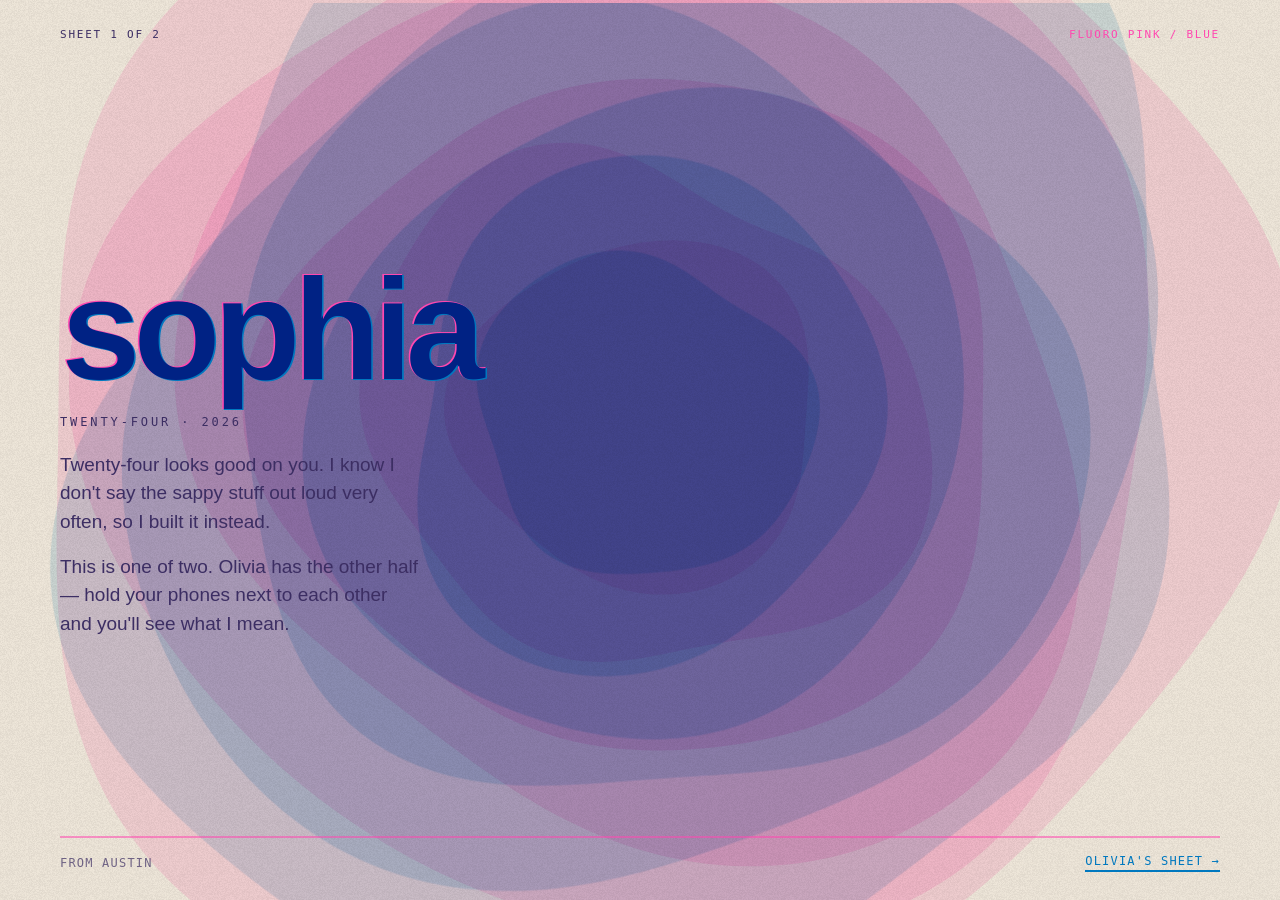
==== sophia/index.html @ df724d40 "Two riso-style birthday sheets for the twins" ====
<!DOCTYPE html>
<html lang="en">
<head>
<meta charset="utf-8">
<meta name="viewport" content="width=device-width,initial-scale=1,viewport-fit=cover">
<title>Sophia &mdash; 24</title>
<meta name="theme-color" content="#EFE7DA">
<style>
  :root{
    --paper:#EFE7DA;
    --ink-a:#FF48B0;   /* riso fluorescent pink */
    --ink-b:#0078BF;   /* riso medium blue */
    --lead:#FF48B0;
    --trail:#0078BF;
    --overprint:#3C2E63;
    --display:"Helvetica Neue",Helvetica,Arial,sans-serif;
    --mono:ui-monospace,SFMono-Regular,Menlo,Consolas,monospace;
  }
  *{box-sizing:border-box;margin:0;padding:0;}
  html,body{height:100%;}
  body{
    background:var(--paper);
    color:var(--overprint);
    font-family:var(--display);
    -webkit-font-smoothing:antialiased;
    overflow-x:hidden;
  }
  #plate{
    position:fixed;
    inset:0;
    width:100%;
    height:100%;
    display:block;
    z-index:0;
  }
  main{
    position:relative;
    z-index:1;
    min-height:100%;
    min-height:100svh;
    display:flex;
    flex-direction:column;
    justify-content:space-between;
    padding:calc(env(safe-area-inset-top) + 28px) 24px calc(env(safe-area-inset-bottom) + 28px);
  }

  .sheet{
    font-family:var(--mono);
    font-size:11px;
    letter-spacing:.16em;
    text-transform:uppercase;
    color:var(--overprint);
    opacity:.75;
    display:flex;
    justify-content:space-between;
    align-items:baseline;
  }
  .sheet b{font-weight:400;color:var(--lead);}

  .middle{
    padding:44px 0 12px;
  }

  .nameblock{
    position:relative;
    line-height:.82;
  }
  .nameblock span{
    display:block;
    font-size:clamp(3.75rem,21vw,9rem);
    font-weight:800;
    letter-spacing:-.055em;
    text-transform:lowercase;
    mix-blend-mode:multiply;
  }
  .layer-a{color:var(--lead);position:relative;}
  .layer-b{
    color:var(--trail);
    position:absolute;
    top:0;left:0;right:0;
    transform:translate(var(--regx,26px),var(--regy,14px));
  }
  .no-anim .layer-b{transform:translate(3px,2px);}

  .age{
    font-family:var(--mono);
    font-size:12px;
    letter-spacing:.24em;
    text-transform:uppercase;
    margin-top:26px;
    color:var(--overprint);
  }

  .note{
    max-width:34ch;
    margin-top:22px;
    font-size:1.0625rem;
    line-height:1.5;
    font-weight:500;
    color:var(--overprint);
  }
  .note p + p{margin-top:.85em;}

  .foot{
    display:flex;
    flex-direction:column;
    gap:16px;
  }
  .rule{height:2px;background:var(--lead);opacity:.55;mix-blend-mode:multiply;}
  .pair{
    display:flex;
    justify-content:space-between;
    align-items:center;
    gap:16px;
    font-family:var(--mono);
    font-size:12px;
    letter-spacing:.1em;
    text-transform:uppercase;
  }
  .pair a{
    color:var(--trail);
    text-decoration:none;
    border-bottom:2px solid currentColor;
    padding-bottom:2px;
  }
  .pair a:focus-visible{outline:3px solid var(--overprint);outline-offset:4px;}
  .from{opacity:.7;}

  .reveal{opacity:0;transform:translateY(10px);}
  .in{opacity:1;transform:none;transition:opacity .7s ease,transform .7s cubic-bezier(.2,.7,.3,1);}

  @media (prefers-reduced-motion:reduce){
    .reveal{opacity:1;transform:none;transition:none;}
  }
  @media (min-width:700px){
    main{padding-left:60px;padding-right:60px;}
    .note{font-size:1.1875rem;}
  }
</style>
</head>
<body>
<canvas id="plate" aria-hidden="true"></canvas>

<main>
  <div class="sheet reveal">
    <span>Sheet 1 of 2</span>
    <b>Fluoro pink / blue</b>
  </div>

  <div class="middle">
    <div class="nameblock reveal" aria-label="Sophia">
      <span class="layer-b" aria-hidden="true">sophia</span>
      <span class="layer-a">sophia</span>
    </div>
    <div class="age reveal">Twenty-four &middot; 2026</div>
    <div class="note reveal">
      <p>Twenty-four looks good on you. I know I don't say the sappy stuff out loud very often, so I built it instead.</p>
      <p>This is one of two. Olivia has the other half &mdash; hold your phones next to each other and you'll see what I mean.</p>
    </div>
  </div>

  <div class="foot reveal">
    <div class="rule"></div>
    <div class="pair">
      <span class="from">From Austin</span>
      <a href="../olivia/">Olivia's sheet &rarr;</a>
    </div>
  </div>
</main>

<script>
(function(){
  var reduce = window.matchMedia && window.matchMedia("(prefers-reduced-motion: reduce)").matches;
  var MIRROR = false;
  var INK_LEAD = "#FF48B0", INK_TRAIL = "#0078BF";

  /* deterministic seed shared by both sheets, so the two plates mirror each other */
  function rng(seed){
    var h = 2166136261;
    for (var i=0;i<seed.length;i++){ h ^= seed.charCodeAt(i); h = Math.imul(h,16777619); }
    return function(){
      h += 0x6D2B79F5; var t = h;
      t = Math.imul(t ^ (t>>>15), t|1);
      t ^= t + Math.imul(t ^ (t>>>7), t|61);
      return ((t ^ (t>>>14))>>>0)/4294967296;
    };
  }

  var canvas = document.getElementById("plate");
  var ctx = canvas.getContext("2d");
  var W=0,H=0,DPR=1;
  var plateA=document.createElement("canvas"), plateB=document.createElement("canvas");

  function blob(c, color, seed, scale){
    var r = rng(seed);
    var g = c.getContext("2d");
    g.clearRect(0,0,c.width,c.height);
    g.save();
    g.scale(DPR,DPR);
    g.translate(W*0.5, H*0.46);
    g.fillStyle = color;
    var rings = 6;
    for (var k=0;k<rings;k++){
      var base = Math.min(W,H) * scale * (0.20 + k*0.098);
      var a1=r()*2-1, a2=r()*2-1, a3=r()*2-1;
      var p1=r()*6.28, p2=r()*6.28, p3=r()*6.28;
      var spin = r()*6.28;
      g.globalAlpha = 0.13 + (rings-k)*0.018;
      g.beginPath();
      for (var t=0;t<=360;t++){
        var th = t*Math.PI/180;
        var rad = base * (1
          + 0.13*a1*Math.sin(2*th+p1)
          + 0.09*a2*Math.sin(3*th+p2)
          + 0.05*a3*Math.sin(5*th+p3));
        var x = Math.cos(th+spin)*rad;
        var y = Math.sin(th+spin)*rad*0.94;
        if(t===0) g.moveTo(x,y); else g.lineTo(x,y);
      }
      g.closePath();
      g.fill();
    }
    g.restore();
  }

  var grain=null;
  function makeGrain(){
    var gc=document.createElement("canvas");
    gc.width=gc.height=140;
    var g=gc.getContext("2d");
    var img=g.createImageData(140,140), d=img.data;
    for(var i=0;i<d.length;i+=4){
      var v=Math.random()*255;
      d[i]=d[i+1]=d[i+2]=v; d[i+3]=16;
    }
    g.putImageData(img,0,0);
    grain=ctx.createPattern(gc,"repeat");
  }

  function size(){
    DPR = Math.min(window.devicePixelRatio||1, 2);
    W = window.innerWidth; H = window.innerHeight;
    [canvas,plateA,plateB].forEach(function(c){
      c.width = Math.round(W*DPR); c.height = Math.round(H*DPR);
      c.style.width = W+"px"; c.style.height = H+"px";
    });
    /* identical seed on both sheets => mirrored artwork, swapped inks */
    blob(plateA, INK_LEAD,  "sophia+olivia/plate-a", 1.02);
    blob(plateB, INK_TRAIL, "sophia+olivia/plate-b", 0.94);
    makeGrain();
  }

  var start = null;
  function frame(ts){
    if(start===null) start = ts;
    var e = (ts-start)/1000;
    /* plates land in register, then drift the way a riso press does */
    var settle = reduce ? 1 : Math.min(1, e/2.4);
    var ease = 1-Math.pow(1-settle,3);
    var offx = (1-ease)*46 + Math.sin(e*0.42)*2.4;
    var offy = (1-ease)*26 + Math.cos(e*0.33)*2.0;

    ctx.setTransform(1,0,0,1,0,0);
    ctx.globalCompositeOperation="source-over";
    ctx.globalAlpha=1;
    ctx.fillStyle="#EFE7DA";
    ctx.fillRect(0,0,canvas.width,canvas.height);

    ctx.save();
    if(MIRROR){ ctx.translate(canvas.width,0); ctx.scale(-1,1); }
    ctx.globalCompositeOperation="multiply";
    ctx.drawImage(plateA,0,0);
    ctx.drawImage(plateB, offx*DPR, offy*DPR);
    ctx.restore();

    if(grain){
      ctx.globalCompositeOperation="multiply";
      ctx.fillStyle=grain;
      ctx.fillRect(0,0,canvas.width,canvas.height);
    }

    document.documentElement.style.setProperty("--regx", (offx*0.55).toFixed(2)+"px");
    document.documentElement.style.setProperty("--regy", (offy*0.55).toFixed(2)+"px");

    if(!reduce || e < 0.1) requestAnimationFrame(frame);
  }

  size();
  window.addEventListener("resize", function(){ size(); });
  if(reduce){ document.body.classList.add("no-anim"); }
  requestAnimationFrame(frame);

  /* content registers in after the plates */
  var items = document.querySelectorAll(".reveal");
  items.forEach(function(el,i){
    setTimeout(function(){ el.classList.add("in"); }, reduce ? 0 : 420 + i*260);
  });
})();
</script>
</body>
</html>
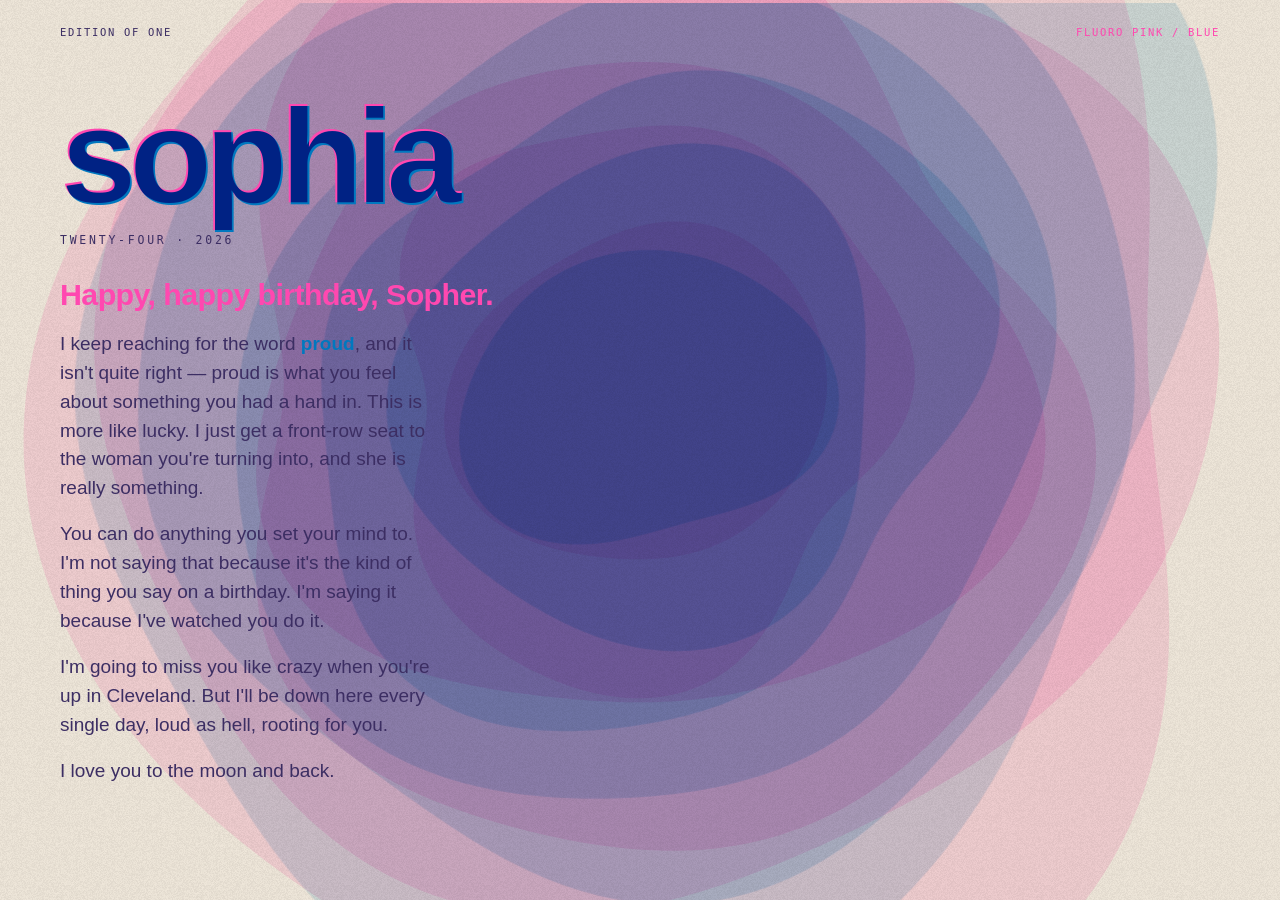
==== commit 84a0df1c: "Real messages, tilt + press-to-register animation, drop cross-links" ====
--- a/sophia/index.html
+++ b/sophia/index.html
@@ -5,145 +5,15 @@
 <meta name="viewport" content="width=device-width,initial-scale=1,viewport-fit=cover">
 <title>Sophia &mdash; 24</title>
 <meta name="theme-color" content="#EFE7DA">
-<style>
-  :root{
-    --paper:#EFE7DA;
-    --ink-a:#FF48B0;   /* riso fluorescent pink */
-    --ink-b:#0078BF;   /* riso medium blue */
-    --lead:#FF48B0;
-    --trail:#0078BF;
-    --overprint:#3C2E63;
-    --display:"Helvetica Neue",Helvetica,Arial,sans-serif;
-    --mono:ui-monospace,SFMono-Regular,Menlo,Consolas,monospace;
-  }
-  *{box-sizing:border-box;margin:0;padding:0;}
-  html,body{height:100%;}
-  body{
-    background:var(--paper);
-    color:var(--overprint);
-    font-family:var(--display);
-    -webkit-font-smoothing:antialiased;
-    overflow-x:hidden;
-  }
-  #plate{
-    position:fixed;
-    inset:0;
-    width:100%;
-    height:100%;
-    display:block;
-    z-index:0;
-  }
-  main{
-    position:relative;
-    z-index:1;
-    min-height:100%;
-    min-height:100svh;
-    display:flex;
-    flex-direction:column;
-    justify-content:space-between;
-    padding:calc(env(safe-area-inset-top) + 28px) 24px calc(env(safe-area-inset-bottom) + 28px);
-  }
-
-  .sheet{
-    font-family:var(--mono);
-    font-size:11px;
-    letter-spacing:.16em;
-    text-transform:uppercase;
-    color:var(--overprint);
-    opacity:.75;
-    display:flex;
-    justify-content:space-between;
-    align-items:baseline;
-  }
-  .sheet b{font-weight:400;color:var(--lead);}
-
-  .middle{
-    padding:44px 0 12px;
-  }
-
-  .nameblock{
-    position:relative;
-    line-height:.82;
-  }
-  .nameblock span{
-    display:block;
-    font-size:clamp(3.75rem,21vw,9rem);
-    font-weight:800;
-    letter-spacing:-.055em;
-    text-transform:lowercase;
-    mix-blend-mode:multiply;
-  }
-  .layer-a{color:var(--lead);position:relative;}
-  .layer-b{
-    color:var(--trail);
-    position:absolute;
-    top:0;left:0;right:0;
-    transform:translate(var(--regx,26px),var(--regy,14px));
-  }
-  .no-anim .layer-b{transform:translate(3px,2px);}
-
-  .age{
-    font-family:var(--mono);
-    font-size:12px;
-    letter-spacing:.24em;
-    text-transform:uppercase;
-    margin-top:26px;
-    color:var(--overprint);
-  }
-
-  .note{
-    max-width:34ch;
-    margin-top:22px;
-    font-size:1.0625rem;
-    line-height:1.5;
-    font-weight:500;
-    color:var(--overprint);
-  }
-  .note p + p{margin-top:.85em;}
-
-  .foot{
-    display:flex;
-    flex-direction:column;
-    gap:16px;
-  }
-  .rule{height:2px;background:var(--lead);opacity:.55;mix-blend-mode:multiply;}
-  .pair{
-    display:flex;
-    justify-content:space-between;
-    align-items:center;
-    gap:16px;
-    font-family:var(--mono);
-    font-size:12px;
-    letter-spacing:.1em;
-    text-transform:uppercase;
-  }
-  .pair a{
-    color:var(--trail);
-    text-decoration:none;
-    border-bottom:2px solid currentColor;
-    padding-bottom:2px;
-  }
-  .pair a:focus-visible{outline:3px solid var(--overprint);outline-offset:4px;}
-  .from{opacity:.7;}
-
-  .reveal{opacity:0;transform:translateY(10px);}
-  .in{opacity:1;transform:none;transition:opacity .7s ease,transform .7s cubic-bezier(.2,.7,.3,1);}
-
-  @media (prefers-reduced-motion:reduce){
-    .reveal{opacity:1;transform:none;transition:none;}
-  }
-  @media (min-width:700px){
-    main{padding-left:60px;padding-right:60px;}
-    .note{font-size:1.1875rem;}
-  }
-</style>
+<link rel="stylesheet" href="../assets/sheet.css">
+<style>:root{--lead:#FF48B0;--trail:#0078BF;}</style>
 </head>
 <body>
 <canvas id="plate" aria-hidden="true"></canvas>
 
 <main>
-  <div class="sheet reveal">
-    <span>Sheet 1 of 2</span>
+  <div class="imprint reveal">
+    <span>Edition of one</span>
     <b>Fluoro pink / blue</b>
   </div>
 
@@ -153,9 +23,14 @@
       <span class="layer-a">sophia</span>
     </div>
     <div class="age reveal">Twenty-four &middot; 2026</div>
+
+    <p class="hello reveal">Happy, happy birthday, Sopher.</p>
+
     <div class="note reveal">
-      <p>Twenty-four looks good on you. I know I don't say the sappy stuff out loud very often, so I built it instead.</p>
-      <p>This is one of two. Olivia has the other half &mdash; hold your phones next to each other and you'll see what I mean.</p>
+      <p>I keep reaching for the word <em>proud</em>, and it isn't quite right &mdash; proud is what you feel about something you had a hand in. This is more like lucky. I just get a front-row seat to the woman you're turning into, and she is really something.</p>
+      <p>You can do anything you set your mind to. I'm not saying that because it's the kind of thing you say on a birthday. I'm saying it because I've watched you do it.</p>
+      <p>I'm going to miss you like crazy when you're up in Cleveland. But I'll be down here every single day, loud as hell, rooting for you.</p>
+      <p>I love you to the moon and back.</p>
     </div>
   </div>
 
@@ -163,139 +38,12 @@
     <div class="rule"></div>
     <div class="pair">
       <span class="from">From Austin</span>
-      <a href="../olivia/">Olivia's sheet &rarr;</a>
+      <span class="hint"><i class="dot"></i><span>Press and hold</span></span>
     </div>
   </div>
 </main>
 
-<script>
-(function(){
-  var reduce = window.matchMedia && window.matchMedia("(prefers-reduced-motion: reduce)").matches;
-  var MIRROR = false;
-  var INK_LEAD = "#FF48B0", INK_TRAIL = "#0078BF";
-
-  /* deterministic seed shared by both sheets, so the two plates mirror each other */
-  function rng(seed){
-    var h = 2166136261;
-    for (var i=0;i<seed.length;i++){ h ^= seed.charCodeAt(i); h = Math.imul(h,16777619); }
-    return function(){
-      h += 0x6D2B79F5; var t = h;
-      t = Math.imul(t ^ (t>>>15), t|1);
-      t ^= t + Math.imul(t ^ (t>>>7), t|61);
-      return ((t ^ (t>>>14))>>>0)/4294967296;
-    };
-  }
-
-  var canvas = document.getElementById("plate");
-  var ctx = canvas.getContext("2d");
-  var W=0,H=0,DPR=1;
-  var plateA=document.createElement("canvas"), plateB=document.createElement("canvas");
-
-  function blob(c, color, seed, scale){
-    var r = rng(seed);
-    var g = c.getContext("2d");
-    g.clearRect(0,0,c.width,c.height);
-    g.save();
-    g.scale(DPR,DPR);
-    g.translate(W*0.5, H*0.46);
-    g.fillStyle = color;
-    var rings = 6;
-    for (var k=0;k<rings;k++){
-      var base = Math.min(W,H) * scale * (0.20 + k*0.098);
-      var a1=r()*2-1, a2=r()*2-1, a3=r()*2-1;
-      var p1=r()*6.28, p2=r()*6.28, p3=r()*6.28;
-      var spin = r()*6.28;
-      g.globalAlpha = 0.13 + (rings-k)*0.018;
-      g.beginPath();
-      for (var t=0;t<=360;t++){
-        var th = t*Math.PI/180;
-        var rad = base * (1
-          + 0.13*a1*Math.sin(2*th+p1)
-          + 0.09*a2*Math.sin(3*th+p2)
-          + 0.05*a3*Math.sin(5*th+p3));
-        var x = Math.cos(th+spin)*rad;
-        var y = Math.sin(th+spin)*rad*0.94;
-        if(t===0) g.moveTo(x,y); else g.lineTo(x,y);
-      }
-      g.closePath();
-      g.fill();
-    }
-    g.restore();
-  }
-
-  var grain=null;
-  function makeGrain(){
-    var gc=document.createElement("canvas");
-    gc.width=gc.height=140;
-    var g=gc.getContext("2d");
-    var img=g.createImageData(140,140), d=img.data;
-    for(var i=0;i<d.length;i+=4){
-      var v=Math.random()*255;
-      d[i]=d[i+1]=d[i+2]=v; d[i+3]=16;
-    }
-    g.putImageData(img,0,0);
-    grain=ctx.createPattern(gc,"repeat");
-  }
-
-  function size(){
-    DPR = Math.min(window.devicePixelRatio||1, 2);
-    W = window.innerWidth; H = window.innerHeight;
-    [canvas,plateA,plateB].forEach(function(c){
-      c.width = Math.round(W*DPR); c.height = Math.round(H*DPR);
-      c.style.width = W+"px"; c.style.height = H+"px";
-    });
-    /* identical seed on both sheets => mirrored artwork, swapped inks */
-    blob(plateA, INK_LEAD,  "sophia+olivia/plate-a", 1.02);
-    blob(plateB, INK_TRAIL, "sophia+olivia/plate-b", 0.94);
-    makeGrain();
-  }
-
-  var start = null;
-  function frame(ts){
-    if(start===null) start = ts;
-    var e = (ts-start)/1000;
-    /* plates land in register, then drift the way a riso press does */
-    var settle = reduce ? 1 : Math.min(1, e/2.4);
-    var ease = 1-Math.pow(1-settle,3);
-    var offx = (1-ease)*46 + Math.sin(e*0.42)*2.4;
-    var offy = (1-ease)*26 + Math.cos(e*0.33)*2.0;
-
-    ctx.setTransform(1,0,0,1,0,0);
-    ctx.globalCompositeOperation="source-over";
-    ctx.globalAlpha=1;
-    ctx.fillStyle="#EFE7DA";
-    ctx.fillRect(0,0,canvas.width,canvas.height);
-
-    ctx.save();
-    if(MIRROR){ ctx.translate(canvas.width,0); ctx.scale(-1,1); }
-    ctx.globalCompositeOperation="multiply";
-    ctx.drawImage(plateA,0,0);
-    ctx.drawImage(plateB, offx*DPR, offy*DPR);
-    ctx.restore();
-
-    if(grain){
-      ctx.globalCompositeOperation="multiply";
-      ctx.fillStyle=grain;
-      ctx.fillRect(0,0,canvas.width,canvas.height);
-    }
-
-    document.documentElement.style.setProperty("--regx", (offx*0.55).toFixed(2)+"px");
-    document.documentElement.style.setProperty("--regy", (offy*0.55).toFixed(2)+"px");
-
-    if(!reduce || e < 0.1) requestAnimationFrame(frame);
-  }
-
-  size();
-  window.addEventListener("resize", function(){ size(); });
-  if(reduce){ document.body.classList.add("no-anim"); }
-  requestAnimationFrame(frame);
-
-  /* content registers in after the plates */
-  var items = document.querySelectorAll(".reveal");
-  items.forEach(function(el,i){
-    setTimeout(function(){ el.classList.add("in"); }, reduce ? 0 : 420 + i*260);
-  });
-})();
-</script>
+<script>window.SHEET={lead:"#FF48B0",trail:"#0078BF",mirror:false};</script>
+<script src="../assets/sheet.js"></script>
 </body>
 </html>
--- a/assets/sheet.css
+++ b/assets/sheet.css
@@ -0,0 +1,153 @@
+:root{
+  --paper:#EFE7DA;
+  --overprint:#3C2E63;
+  --display:"Helvetica Neue",Helvetica,Arial,sans-serif;
+  --mono:ui-monospace,SFMono-Regular,Menlo,Consolas,monospace;
+  --regx:0px;
+  --regy:0px;
+}
+*{box-sizing:border-box;margin:0;padding:0;}
+html{height:100%;}
+body{
+  min-height:100%;
+  background:var(--paper);
+  color:var(--overprint);
+  font-family:var(--display);
+  -webkit-font-smoothing:antialiased;
+  overflow-x:hidden;
+  -webkit-tap-highlight-color:transparent;
+  -webkit-user-select:none;
+  user-select:none;
+  touch-action:manipulation;
+}
+
+#plate{
+  position:fixed;
+  inset:0;
+  width:100%;
+  height:100%;
+  display:block;
+  z-index:0;
+  pointer-events:none;
+}
+
+main{
+  position:relative;
+  z-index:1;
+  min-height:100svh;
+  display:flex;
+  flex-direction:column;
+  justify-content:space-between;
+  gap:36px;
+  padding:calc(env(safe-area-inset-top) + 26px) 24px calc(env(safe-area-inset-bottom) + 24px);
+}
+
+.imprint{
+  font-family:var(--mono);
+  font-size:10.5px;
+  letter-spacing:.16em;
+  text-transform:uppercase;
+  opacity:.7;
+  display:flex;
+  justify-content:space-between;
+  align-items:baseline;
+  gap:16px;
+}
+.imprint b{font-weight:400;color:var(--lead);}
+
+.nameblock{
+  position:relative;
+  line-height:.82;
+}
+.nameblock span{
+  display:block;
+  font-size:clamp(3.25rem,19vw,8.5rem);
+  font-weight:800;
+  letter-spacing:-.055em;
+  text-transform:lowercase;
+  mix-blend-mode:multiply;
+}
+.layer-a{color:var(--lead);position:relative;}
+.layer-b{
+  color:var(--trail);
+  position:absolute;
+  top:0;left:0;right:0;
+  transform:translate(var(--regx),var(--regy));
+}
+
+.age{
+  font-family:var(--mono);
+  font-size:11.5px;
+  letter-spacing:.24em;
+  text-transform:uppercase;
+  margin-top:22px;
+  opacity:.8;
+}
+
+.hello{
+  margin-top:30px;
+  font-size:clamp(1.35rem,6.2vw,1.9rem);
+  font-weight:700;
+  letter-spacing:-.02em;
+  line-height:1.15;
+  color:var(--lead);
+  mix-blend-mode:multiply;
+}
+
+.note{
+  max-width:36ch;
+  margin-top:18px;
+  font-size:1.0625rem;
+  line-height:1.52;
+  font-weight:500;
+}
+.note p + p{margin-top:.9em;}
+.note em{font-style:normal;font-weight:700;color:var(--trail);}
+
+.foot{display:flex;flex-direction:column;gap:14px;}
+.rule{height:2px;background:var(--lead);opacity:.55;mix-blend-mode:multiply;}
+.pair{
+  display:flex;
+  justify-content:space-between;
+  align-items:center;
+  gap:16px;
+  font-family:var(--mono);
+  font-size:11px;
+  letter-spacing:.1em;
+  text-transform:uppercase;
+}
+.from{opacity:.7;}
+
+/* press-and-hold affordance */
+.hint{
+  display:flex;
+  align-items:center;
+  gap:8px;
+  color:var(--trail);
+  transition:opacity .4s ease;
+}
+.hint .dot{
+  width:7px;height:7px;border-radius:50%;
+  background:currentColor;
+  animation:pulse 2.1s ease-in-out infinite;
+}
+.hint .dot.lit{animation:none;}
+@keyframes pulse{
+  0%,100%{opacity:.25;transform:scale(.8);}
+  50%{opacity:1;transform:scale(1.15);}
+}
+
+.reveal{opacity:0;transform:translateY(12px);}
+.in{
+  opacity:1;transform:none;
+  transition:opacity .8s ease,transform .8s cubic-bezier(.2,.7,.3,1);
+}
+
+@media (prefers-reduced-motion:reduce){
+  .reveal{opacity:1;transform:none;transition:none;}
+  .hint .dot{animation:none;opacity:.7;}
+}
+@media (min-width:700px){
+  main{padding-left:60px;padding-right:60px;}
+  .note{font-size:1.1875rem;}
+}
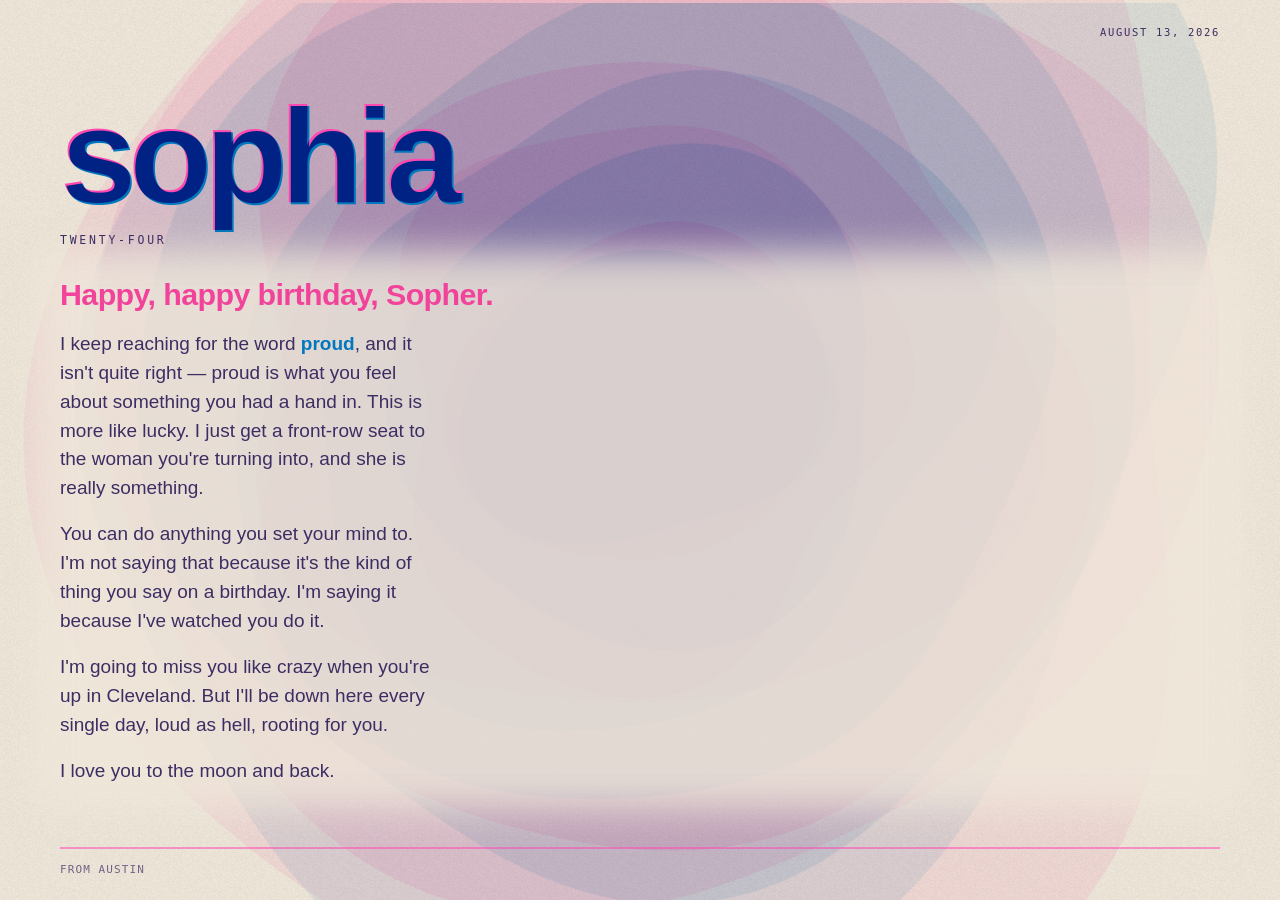
==== commit fea25028: "Date at top right, drop hint and ink labels, lift copy off the artwork" ====
--- a/sophia/index.html
+++ b/sophia/index.html
@@ -13,8 +13,7 @@
 
 <main>
   <div class="imprint reveal">
-    <span>Edition of one</span>
-    <b>Fluoro pink / blue</b>
+    <span>August 13, 2026</span>
   </div>
 
   <div class="middle">
@@ -22,8 +21,9 @@
       <span class="layer-b" aria-hidden="true">sophia</span>
       <span class="layer-a">sophia</span>
     </div>
-    <div class="age reveal">Twenty-four &middot; 2026</div>
+    <div class="age reveal">Twenty-four</div>
 
+    <div class="copy">
     <p class="hello reveal">Happy, happy birthday, Sopher.</p>
 
     <div class="note reveal">
@@ -32,13 +32,13 @@
       <p>I'm going to miss you like crazy when you're up in Cleveland. But I'll be down here every single day, loud as hell, rooting for you.</p>
       <p>I love you to the moon and back.</p>
     </div>
+    </div>
   </div>
 
   <div class="foot reveal">
     <div class="rule"></div>
     <div class="pair">
       <span class="from">From Austin</span>
-      <span class="hint"><i class="dot"></i><span>Press and hold</span></span>
     </div>
   </div>
 </main>
--- a/assets/sheet.css
+++ b/assets/sheet.css
@@ -49,11 +49,9 @@
   text-transform:uppercase;
   opacity:.7;
   display:flex;
-  justify-content:space-between;
+  justify-content:flex-end;
   align-items:baseline;
-  gap:16px;
 }
-.imprint b{font-weight:400;color:var(--lead);}
 
 .nameblock{
   position:relative;
@@ -82,6 +80,19 @@
   text-transform:uppercase;
   margin-top:22px;
   opacity:.8;
+}
+
+/* the copy sits in an unprinted area of the sheet so the ink
+   never fights the words; feathered edges keep it off-grid */
+.copy{position:relative;}
+.copy::before{
+  content:"";
+  position:absolute;
+  inset:-26px -24px -22px -24px;
+  background:var(--paper);
+  opacity:.82;
+  filter:blur(18px);
+  z-index:-1;
 }
 
 .hello{
@@ -118,25 +129,6 @@
 }
 .from{opacity:.7;}
 
-/* press-and-hold affordance */
-.hint{
-  display:flex;
-  align-items:center;
-  gap:8px;
-  color:var(--trail);
-  transition:opacity .4s ease;
-}
-.hint .dot{
-  width:7px;height:7px;border-radius:50%;
-  background:currentColor;
-  animation:pulse 2.1s ease-in-out infinite;
-}
-.hint .dot.lit{animation:none;}
-@keyframes pulse{
-  0%,100%{opacity:.25;transform:scale(.8);}
-  50%{opacity:1;transform:scale(1.15);}
-}
-
 .reveal{opacity:0;transform:translateY(12px);}
 .in{
   opacity:1;transform:none;
@@ -145,7 +137,6 @@
 
 @media (prefers-reduced-motion:reduce){
   .reveal{opacity:1;transform:none;transition:none;}
-  .hint .dot{animation:none;opacity:.7;}
 }
 @media (min-width:700px){
   main{padding-left:60px;padding-right:60px;}
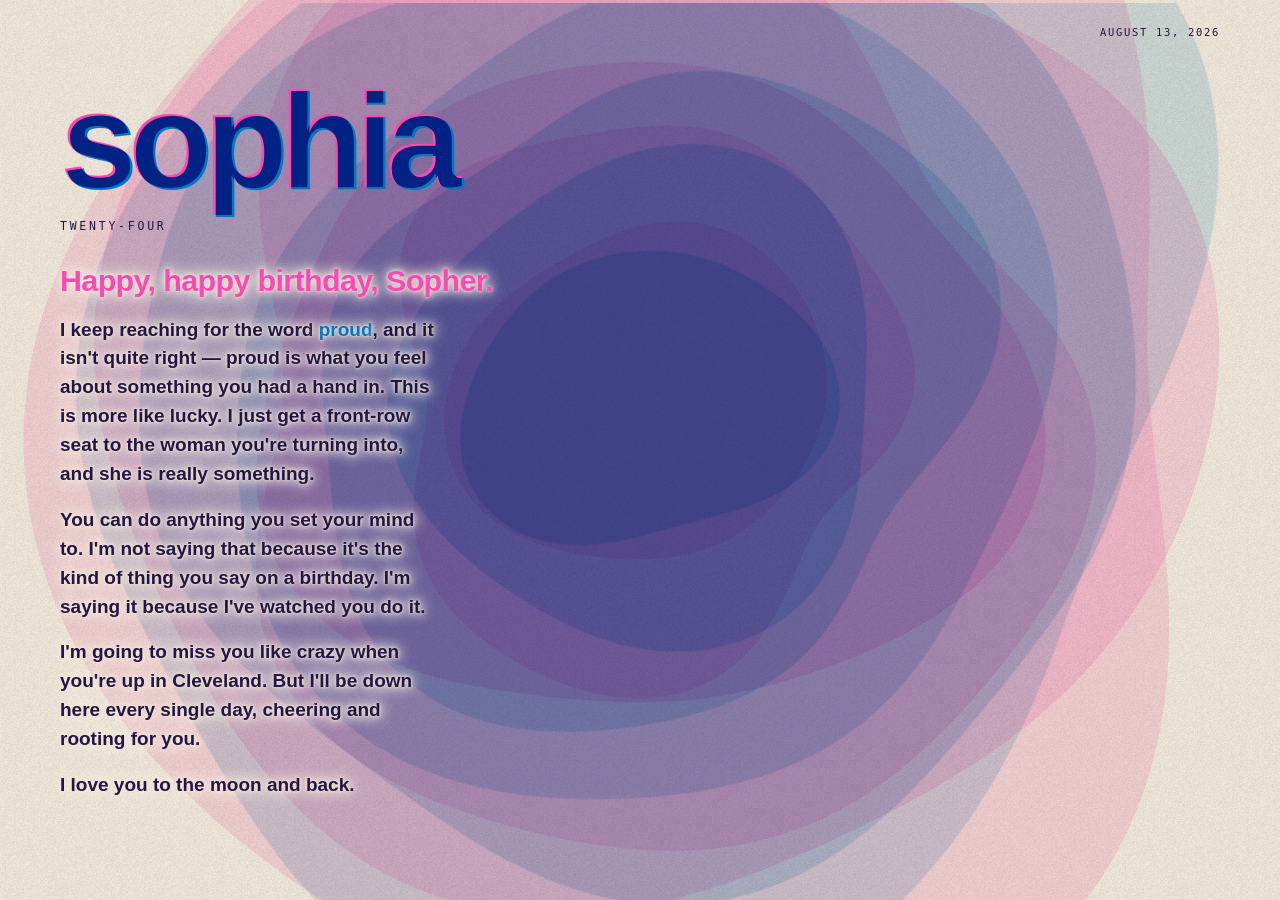
==== commit b356f7a5: "Soften closing line on Sophia's sheet" ====
--- a/sophia/index.html
+++ b/sophia/index.html
@@ -29,7 +29,7 @@
     <div class="note reveal">
       <p>I keep reaching for the word <em>proud</em>, and it isn't quite right &mdash; proud is what you feel about something you had a hand in. This is more like lucky. I just get a front-row seat to the woman you're turning into, and she is really something.</p>
       <p>You can do anything you set your mind to. I'm not saying that because it's the kind of thing you say on a birthday. I'm saying it because I've watched you do it.</p>
-      <p>I'm going to miss you like crazy when you're up in Cleveland. But I'll be down here every single day, loud as hell, rooting for you.</p>
+      <p>I'm going to miss you like crazy when you're up in Cleveland. But I'll be down here every single day, cheering and rooting for you.</p>
       <p>I love you to the moon and back.</p>
     </div>
     </div>
--- a/assets/sheet.css
+++ b/assets/sheet.css
@@ -1,6 +1,6 @@
 :root{
   --paper:#EFE7DA;
-  --overprint:#3C2E63;
+  --overprint:#241542;
   --display:"Helvetica Neue",Helvetica,Arial,sans-serif;
   --mono:ui-monospace,SFMono-Regular,Menlo,Consolas,monospace;
   --regx:0px;
@@ -82,17 +82,17 @@
   opacity:.8;
 }
 
-/* the copy sits in an unprinted area of the sheet so the ink
-   never fights the words; feathered edges keep it off-grid */
+/* Artwork stays at full strength. The copy earns its contrast from a
+   tight paper-coloured halo hugging each letterform, so the ink still
+   reads between and around the words instead of being masked out. */
 .copy{position:relative;}
-.copy::before{
-  content:"";
-  position:absolute;
-  inset:-26px -24px -22px -24px;
-  background:var(--paper);
-  opacity:.82;
-  filter:blur(18px);
-  z-index:-1;
+.copy .hello,
+.copy .note{
+  text-shadow:
+    0 0 3px var(--paper),
+    0 0 7px var(--paper),
+    0 0 15px var(--paper),
+    0 0 15px var(--paper);
 }
 
 .hello{
@@ -102,7 +102,6 @@
   letter-spacing:-.02em;
   line-height:1.15;
   color:var(--lead);
-  mix-blend-mode:multiply;
 }
 
 .note{
@@ -110,7 +109,7 @@
   margin-top:18px;
   font-size:1.0625rem;
   line-height:1.52;
-  font-weight:500;
+  font-weight:600;
 }
 .note p + p{margin-top:.9em;}
 .note em{font-style:normal;font-weight:700;color:var(--trail);}
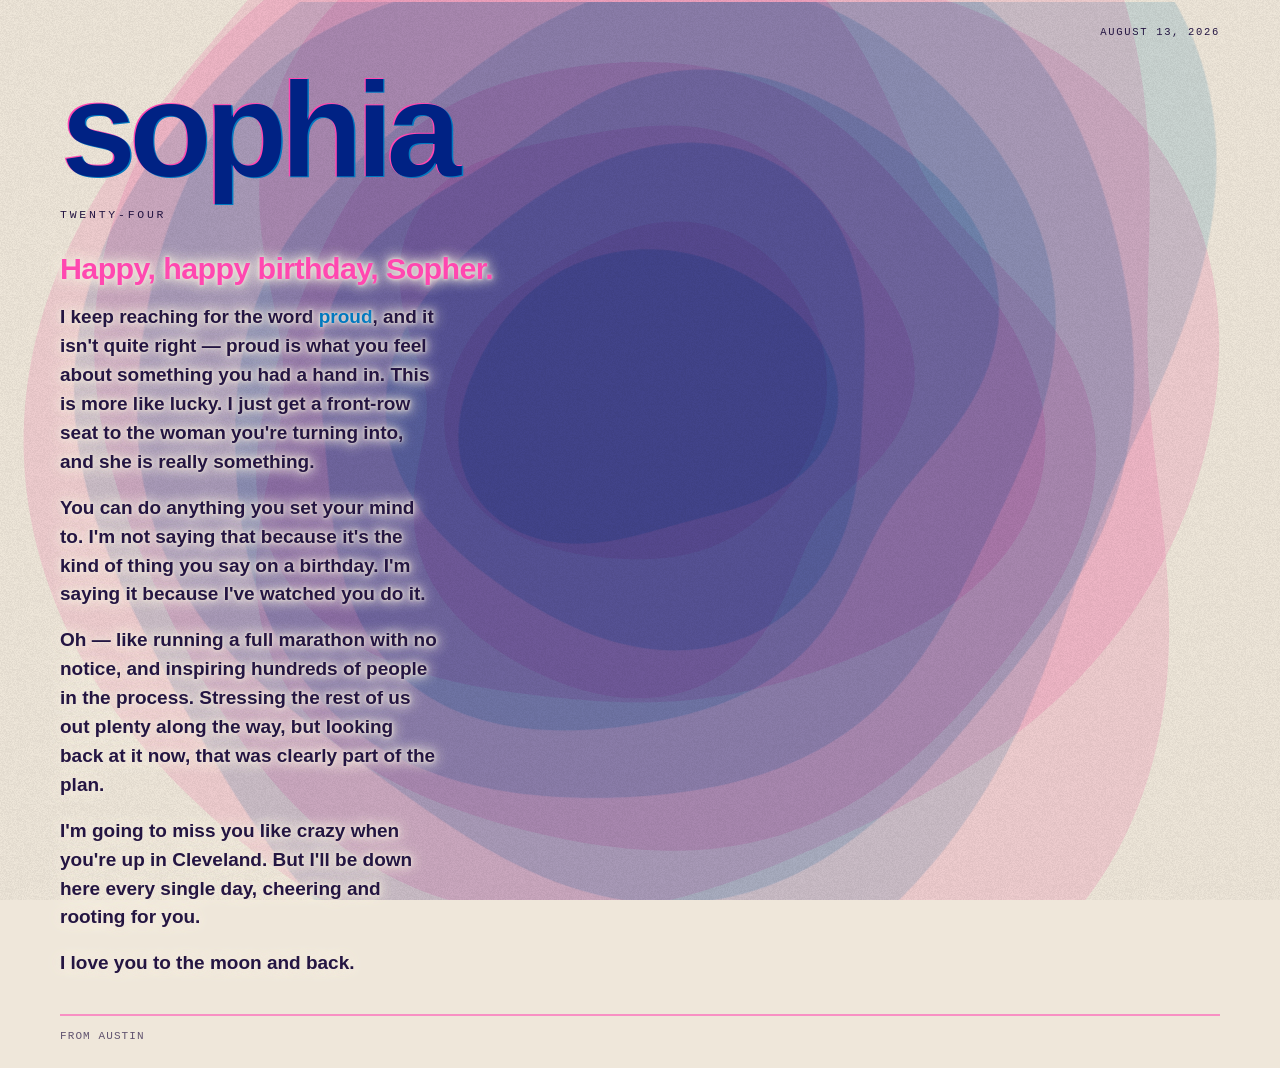
==== commit 14d5d7fb: "Add the marathon to Sophia's sheet" ====
--- a/sophia/index.html
+++ b/sophia/index.html
@@ -29,6 +29,7 @@
     <div class="note reveal">
       <p>I keep reaching for the word <em>proud</em>, and it isn't quite right &mdash; proud is what you feel about something you had a hand in. This is more like lucky. I just get a front-row seat to the woman you're turning into, and she is really something.</p>
       <p>You can do anything you set your mind to. I'm not saying that because it's the kind of thing you say on a birthday. I'm saying it because I've watched you do it.</p>
+      <p>Oh &mdash; like running a full marathon with no notice, and inspiring hundreds of people in the process. Stressing the rest of us out plenty along the way, but looking back at it now, that was clearly part of the plan.</p>
       <p>I'm going to miss you like crazy when you're up in Cleveland. But I'll be down here every single day, cheering and rooting for you.</p>
       <p>I love you to the moon and back.</p>
     </div>
